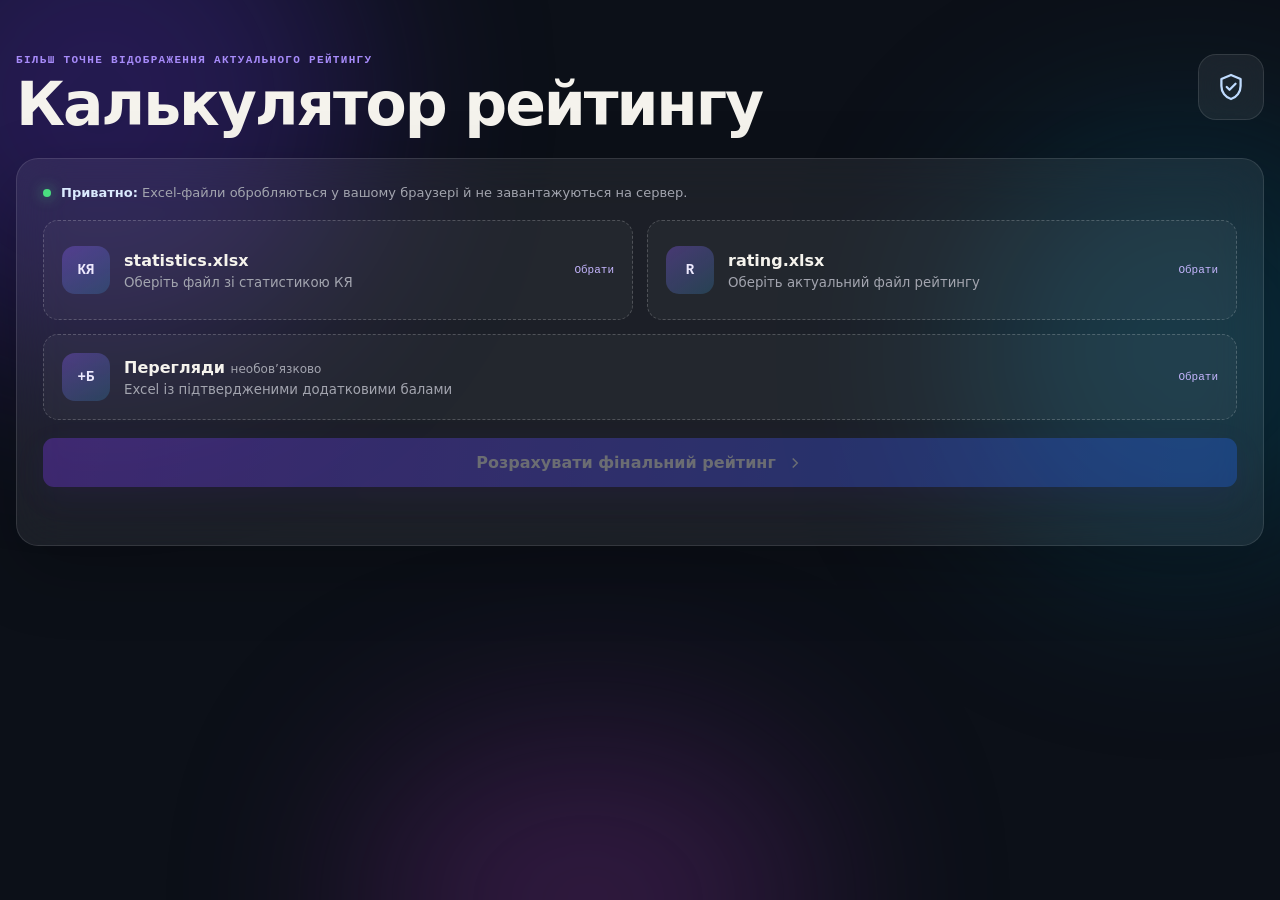
==== index.html @ 4b91f24f "Added_reviews" ====
<!doctype html>
<html lang="uk">
<head>
  <meta charset="utf-8">
  <meta http-equiv="Content-Security-Policy" content="default-src 'none'; script-src 'self'; style-src 'self'; img-src data:; font-src 'self'; connect-src 'none'; object-src 'none'; base-uri 'none'; form-action 'none'; frame-src 'none'; worker-src 'none';">
  <meta name="referrer" content="no-referrer">
  <meta name="viewport" content="width=device-width, initial-scale=1">
  <meta name="description" content="Локальний розрахунок фінального рейтингу за Excel-файлами.">
  <title>Quality Rating</title>
  <link rel="icon" href="data:,">
  <link rel="stylesheet" href="styles.css">
</head>
<body>
  <div class="aurora" aria-hidden="true">
    <span class="blob blob-a"></span>
    <span class="blob blob-b"></span>
    <span class="blob blob-c"></span>
  </div>

  <main class="shell">
    <header class="topbar">
      <div>
        <p class="eyebrow">Більш точне відображення актуального рейтингу</p>
        <h1>Калькулятор рейтингу</h1>
      </div>
      <div class="shield" aria-label="Файли обробляються локально">
        <svg viewBox="0 0 24 24" aria-hidden="true"><path d="M12 3 4.8 6v5.2c0 4.5 2.9 8.5 7.2 9.8 4.3-1.3 7.2-5.3 7.2-9.8V6L12 3Z"/><path d="m8.8 12 2.1 2.1 4.5-4.5"/></svg>
      </div>
    </header>

    <section class="panel input-panel">
      <div class="privacy-note">
        <span class="privacy-dot"></span>
        <span><strong>Приватно:</strong> Excel-файли обробляються у вашому браузері й не завантажуються на сервер.</span>
      </div>

      <div class="upload-grid">
        <label class="upload-card" id="qualityCard">
          <input id="qualityFile" type="file" accept=".xlsx" class="file-input">
          <span class="upload-icon">КЯ</span>
          <span class="upload-copy">
            <strong>statistics.xlsx</strong>
            <small id="qualityName">Оберіть файл зі статистикою КЯ</small>
          </span>
          <span class="upload-state" id="qualityState">Обрати</span>
        </label>

        <label class="upload-card" id="ratingCard">
          <input id="ratingFile" type="file" accept=".xlsx" class="file-input">
          <span class="upload-icon">R</span>
          <span class="upload-copy">
            <strong>rating.xlsx</strong>
            <small id="ratingName">Оберіть актуальний файл рейтингу</small>
          </span>
          <span class="upload-state" id="ratingState">Обрати</span>
        </label>
      </div>

      <div class="optional-upload">
        <label class="upload-card" id="reviewsCard">
          <input id="reviewsFile" type="file" accept=".xlsx" class="file-input">
          <span class="upload-icon">+Б</span>
          <span class="upload-copy">
            <strong>Перегляди <span class="optional-label">необов’язково</span></strong>
            <small id="reviewsName">Excel із підтвердженими додатковими балами</small>
          </span>
          <span class="upload-state" id="reviewsState">Обрати</span>
        </label>
        <button class="secondary-button" id="removeReviews" type="button" hidden>Прибрати перегляди</button>
      </div>

      <div class="sheet-row" id="sheetRow" hidden>
        <label for="sheetSelect">Лист фінального рейтингу</label>
        <select id="sheetSelect"></select>
      </div>

      <div class="sheet-row" id="reviewOptions" hidden>
        <label for="reviewPeriod">Місяць і рік переглядів — за датою замовлення</label>
        <input id="reviewPeriod" type="month" required>
        <p class="input-hint">Лише підтверджені записи («да» / «так») з числовими балами. Суми за місяць замінять колонку «перегляд»; без третього файлу залишаться значення з рейтингу. Місяць визначається з формул обраного листа — перевірте його.</p>
      </div>

      <section class="missing-box" id="reviewMapping" hidden>
        <strong>Потрібне зіставлення ПІБ переглядів</strong>
        <p>Без вибору працівника ці ПІБ не враховуються. Якщо це та сама людина, оберіть її нижче та натисніть «Розрахувати». Вибір діє лише для поточних файлів і місяця.</p>
        <div id="reviewMappingList"></div>
      </section>

      <button class="primary-button" id="calculateButton" type="button" disabled>
        <span>Розрахувати фінальний рейтинг</span>
        <svg viewBox="0 0 24 24" aria-hidden="true"><path d="m9 18 6-6-6-6"/></svg>
      </button>
      <p class="progress" id="progress" aria-live="polite"></p>
    </section>

    <section class="results" id="results" hidden>
      <div class="summary-grid">
        <article class="summary-card"><span>Працівників</span><strong id="totalCount">0</strong></article>
        <article class="summary-card"><span>Знайдено КЯ</span><strong id="foundCount">0</strong></article>
        <article class="summary-card warning"><span>Без КЯ</span><strong id="missingCount">0</strong></article>
        <article class="summary-card"><span>Лист</span><strong class="sheet-summary" id="sheetSummary">—</strong></article>
      </div>

      <div class="panel rating-panel">
        <div class="results-head">
          <div>
            <p class="eyebrow">Результат</p>
            <h2>Фінальний рейтинг</h2>
          </div>
          <div class="actions">
            <button class="secondary-button" id="downloadScores" type="button">TXT для вставки</button>
            <button class="download-button" id="downloadExcel" type="button">Завантажити Excel</button>
          </div>
        </div>

        <div class="zone-legend" aria-label="Кольорові зони">
          <span class="zone-pill green">10%</span>
          <span class="zone-pill light-green">20%</span>
          <span class="zone-pill yellow">40%</span>
          <span class="zone-pill pink">20%</span>
          <span class="zone-pill red">10%</span>
        </div>

        <div class="missing-box" id="missingBox" hidden>
          <strong>Потрібна увага</strong>
          <p id="missingText"></p>
        </div>

        <p class="input-hint" id="reviewSummary" aria-live="polite"></p>
        <details class="review-details" id="reviewDetails" hidden>
          <summary>Зміни переглядів і записи, що потребують уваги</summary>
          <pre id="reviewAudit"></pre>
        </details>
        <p class="input-hint">Усі колонки вихідної таблиці збережено. КК — оцінка КЯ зі статистики. На вузькому екрані гортайте таблицю вправо; ПІБ і заголовки закріплено.</p>

        <div class="table-wrap" tabindex="0" role="region" aria-label="Повна таблиця рейтингу, горизонтальна прокрутка">
          <table id="ratingTable">
            <thead>
              <tr id="ratingHead"></tr>
            </thead>
            <tbody id="ratingBody"></tbody>
          </table>
        </div>
      </div>
    </section>

  </main>

  <div class="toast" id="toast" role="status"></div>

  <script src="exceljs-4.4.0.min.js"></script>
  <script src="rating-core.js"></script>
  <script src="app.js"></script>
</body>
</html>
---- styles.css ----
:root {
  --bg: #0c1018;
  --panel: rgba(255, 255, 255, 0.065);
  --panel-border: rgba(255, 255, 255, 0.11);
  --text: #f5f3ed;
  --muted: #a3a5af;
  --muted-2: #696d78;
  --accent: #8b5cf6;
  --accent-2: #38bdf8;
  --green: #70ad47;
  --light-green: #c6e0b4;
  --yellow: #ffd966;
  --pink: #f4cccc;
  --red: #e06666;
  --sans: "Segoe UI", system-ui, sans-serif;
  --mono: Consolas, "Liberation Mono", monospace;
}

* { box-sizing: border-box; }

body {
  min-height: 100vh;
  margin: 0;
  background: var(--bg);
  color: var(--text);
  font-family: var(--sans);
  overflow-x: hidden;
}

button, select, input { font: inherit; }
button { -webkit-tap-highlight-color: transparent; }

.aurora {
  position: fixed;
  inset: 0;
  overflow: hidden;
  pointer-events: none;
  z-index: 0;
}

.blob {
  position: absolute;
  border-radius: 999px;
  filter: blur(100px);
  opacity: 0.34;
  animation: drift 22s ease-in-out infinite;
}

.blob-a { width: 520px; height: 520px; background: #5530bf; left: -160px; top: -160px; }
.blob-b { width: 430px; height: 430px; background: #036987; right: -120px; top: 15%; animation-delay: -7s; }
.blob-c { width: 460px; height: 320px; background: #7c2d92; left: 28%; bottom: -160px; animation-delay: -13s; }

@keyframes drift {
  0%, 100% { transform: translate3d(0, 0, 0) scale(1); }
  50% { transform: translate3d(35px, -25px, 0) scale(1.08); }
}

.shell {
  position: relative;
  z-index: 1;
  width: min(1680px, calc(100% - 32px));
  margin: 0 auto;
  padding: 54px 0 32px;
}

.topbar {
  display: flex;
  align-items: flex-start;
  justify-content: space-between;
  gap: 28px;
  margin-bottom: 24px;
}

.eyebrow {
  margin: 0 0 8px;
  color: #a78bfa;
  font-family: var(--mono);
  font-size: 11px;
  font-weight: 600;
  letter-spacing: .12em;
  text-transform: uppercase;
}

h1, h2 { margin: 0; letter-spacing: -.035em; }
h1 { font-size: clamp(34px, 6vw, 60px); line-height: 1; }
h2 { font-size: 28px; }

.subtitle {
  max-width: 620px;
  margin: 14px 0 0;
  color: var(--muted);
  font-size: 17px;
  line-height: 1.55;
}

.shield {
  display: grid;
  flex: 0 0 auto;
  width: 66px;
  height: 66px;
  place-items: center;
  border: 1px solid var(--panel-border);
  border-radius: 18px;
  background: var(--panel);
  backdrop-filter: blur(18px);
}

.shield svg { width: 32px; fill: none; stroke: #bfdbfe; stroke-linecap: round; stroke-linejoin: round; stroke-width: 1.7; }

.panel {
  border: 1px solid var(--panel-border);
  border-radius: 22px;
  background: var(--panel);
  box-shadow: 0 24px 70px rgba(0, 0, 0, .24);
  backdrop-filter: blur(24px);
}

.input-panel { padding: 26px; }

.privacy-note {
  display: flex;
  align-items: center;
  gap: 10px;
  margin-bottom: 20px;
  color: var(--muted);
  font-size: 13px;
}

.privacy-note strong { color: #dbeafe; }
.privacy-dot { width: 8px; height: 8px; border-radius: 50%; background: #4ade80; box-shadow: 0 0 14px rgba(74, 222, 128, .7); }

.upload-grid { display: grid; grid-template-columns: 1fr 1fr; gap: 14px; }

.upload-card {
  position: relative;
  display: flex;
  min-height: 100px;
  align-items: center;
  gap: 14px;
  padding: 18px;
  border: 1px dashed rgba(255, 255, 255, .2);
  border-radius: 15px;
  background: rgba(255, 255, 255, .035);
  cursor: pointer;
  transition: transform .16s ease, border-color .16s ease, background .16s ease;
}

.upload-card:hover { transform: translateY(-2px); border-color: rgba(139, 92, 246, .75); background: rgba(139, 92, 246, .07); }
.upload-card.ready { border-style: solid; border-color: rgba(74, 222, 128, .5); background: rgba(74, 222, 128, .055); }

.upload-icon {
  display: grid;
  flex: 0 0 auto;
  width: 48px;
  height: 48px;
  place-items: center;
  border-radius: 13px;
  background: linear-gradient(145deg, rgba(139, 92, 246, .35), rgba(56, 189, 248, .18));
  color: #ede9fe;
  font-family: var(--mono);
  font-size: 14px;
  font-weight: 600;
}

.upload-copy { min-width: 0; flex: 1; }
.upload-copy strong { display: block; margin-bottom: 5px; }
.upload-copy small { display: block; overflow: hidden; color: var(--muted); text-overflow: ellipsis; white-space: nowrap; }
.upload-state { color: #c4b5fd; font-family: var(--mono); font-size: 11px; }
.ready .upload-state { color: #4ade80; }

.sheet-row { margin-top: 16px; }
.sheet-row label { display: block; margin-bottom: 7px; color: var(--muted); font-size: 11px; font-weight: 600; letter-spacing: .08em; text-transform: uppercase; }

select, input[type="month"] {
  width: 100%;
  padding: 13px 14px;
  border: 1px solid rgba(255, 255, 255, .14);
  border-radius: 10px;
  outline: none;
  background: #171c27;
  color: var(--text);
}

.primary-button, .download-button, .secondary-button {
  border: 0;
  border-radius: 11px;
  color: white;
  cursor: pointer;
  font-weight: 600;
  transition: transform .15s ease, filter .15s ease, opacity .15s ease;
}

.primary-button {
  display: flex;
  width: 100%;
  align-items: center;
  justify-content: center;
  gap: 10px;
  margin-top: 18px;
  padding: 15px 18px;
  background: linear-gradient(100deg, #7c3aed, #2563eb);
  box-shadow: 0 10px 30px rgba(76, 29, 149, .3);
}

.primary-button svg { width: 18px; fill: none; stroke: currentColor; stroke-width: 2; }
.primary-button:not(:disabled):hover, .download-button:hover, .secondary-button:hover { transform: translateY(-1px); filter: brightness(1.08); }
.primary-button:disabled { cursor: not-allowed; opacity: .35; }
.primary-button.loading { cursor: wait; opacity: .75; }

.progress { min-height: 20px; margin: 12px 0 0; color: var(--muted); font-family: var(--mono); font-size: 12px; text-align: center; }
.progress.error { color: #fca5a5; }

.results { margin-top: 18px; }
.summary-grid { display: grid; grid-template-columns: repeat(4, 1fr); gap: 12px; margin-bottom: 12px; }

.summary-card {
  min-height: 108px;
  padding: 18px;
  border: 1px solid var(--panel-border);
  border-radius: 16px;
  background: rgba(255, 255, 255, .055);
  backdrop-filter: blur(18px);
}

.summary-card span { display: block; margin-bottom: 10px; color: var(--muted); font-size: 12px; }
.summary-card strong { font-family: var(--mono); font-size: 28px; }
.summary-card.warning strong { color: #fbbf24; }
.summary-card .sheet-summary { display: block; overflow: hidden; font-family: var(--sans); font-size: 14px; line-height: 1.35; text-overflow: ellipsis; }

.rating-panel { padding: 24px; }
.results-head { display: flex; align-items: center; justify-content: space-between; gap: 18px; }
.actions { display: flex; gap: 9px; }
.download-button, .secondary-button { padding: 11px 15px; }
.download-button { background: linear-gradient(100deg, #7c3aed, #2563eb); }
.secondary-button { border: 1px solid rgba(255, 255, 255, .15); background: rgba(255, 255, 255, .08); }

.zone-legend { display: grid; grid-template-columns: 1fr 2fr 4fr 2fr 1fr; gap: 5px; margin: 20px 0 14px; }
.zone-pill { padding: 6px 4px; border-radius: 6px; color: #1a1a1a; font-family: var(--mono); font-size: 11px; font-weight: 600; text-align: center; }
.green { background: var(--green); }
.light-green { background: var(--light-green); }
.yellow { background: var(--yellow); }
.pink { background: var(--pink); }
.red { background: var(--red); }

.missing-box { margin: 14px 0; padding: 14px 16px; border: 1px solid rgba(251, 191, 36, .25); border-radius: 10px; background: rgba(251, 191, 36, .07); }
.missing-box strong { color: #fbbf24; font-size: 13px; }
.missing-box p { margin: 5px 0 0; color: #d1d5db; font-size: 13px; line-height: 1.55; }

.table-wrap { max-height: 620px; overflow: auto; border: 1px solid rgba(255, 255, 255, .1); border-radius: 12px; }
table { width: 100%; border-collapse: separate; border-spacing: 0; color: #171717; font-size: 13px; }
thead { position: sticky; top: 0; z-index: 2; }
th { padding: 12px; background: #202633; color: #e5e7eb; font-size: 11px; font-weight: 600; letter-spacing: .04em; text-align: left; text-transform: uppercase; }
td { padding: 10px 12px; border-top: 1px solid rgba(0, 0, 0, .08); font-variant-numeric: tabular-nums; }
td:first-child { position: sticky; left: 0; z-index: 1; font-weight: 600; text-align: left; min-width: 170px; }
th:first-child { position: sticky; left: 0; z-index: 3; min-width: 170px; }
td:nth-child(n+2):not(:last-child) { font-family: var(--mono); text-align: right; }
th { min-width: 82px; padding: 10px 7px; text-transform: none; letter-spacing: 0; }
td { padding: 7px; white-space: nowrap; }
#ratingTable { min-width: 1430px; font-size: 12px; }
#ratingTable td:last-child { max-width: 190px; white-space: normal; }
tr.zone-unrated td { background: #d9d9d9; }
.changed-review { box-shadow: inset 0 -2px #325a8f; font-weight: 700; }
.optional-upload { margin-top: 14px; display: flex; gap: 12px; align-items: center; }
.optional-upload .upload-card { flex: 1; min-width: 0; min-height: 82px; }
.optional-label { color: var(--muted); font-size: 12px; font-weight: normal; }
.input-hint { color: #b6bac5; font-size: 13px; line-height: 1.6; }
.review-warning { color: #fcd475; }
.mapping-item { display: grid; grid-template-columns: minmax(160px, 1fr) minmax(200px, 2fr); align-items: center; gap: 12px; margin-top: 12px; font-size: 13px; }
.review-details { border: 1px solid var(--panel-border); border-radius: 10px; padding: 12px; margin: 12px 0; }
.review-details summary { cursor: pointer; font-size: 13px; color: #d4c3ff; }
.review-details pre { white-space: pre-wrap; overflow-wrap: anywhere; max-height: 250px; overflow: auto; font: 12px/1.6 var(--mono); }
.file-input { position: absolute; width: 1px; height: 1px; opacity: 0; }
.upload-card:focus-within { outline: 2px solid #a78bfa; outline-offset: 3px; }
button:focus-visible, select:focus-visible, input:focus-visible, .table-wrap:focus-visible { outline: 2px solid #a78bfa; outline-offset: 3px; }
button:disabled { cursor: wait; opacity: .5; }
[hidden] { display: none !important; }
tr.zone-green td { background: var(--green); }
tr.zone-light-green td { background: var(--light-green); }
tr.zone-yellow td { background: var(--yellow); }
tr.zone-pink td { background: var(--pink); }
tr.zone-red td { background: var(--red); }
.missing-label { color: #7f1d1d; font-weight: 700; }

footer { padding: 20px 8px 0; color: var(--muted-2); font-family: var(--mono); font-size: 11px; text-align: center; }

.toast {
  position: fixed;
  right: 20px;
  bottom: 20px;
  z-index: 10;
  max-width: min(420px, calc(100% - 40px));
  padding: 12px 16px;
  border: 1px solid rgba(255, 255, 255, .14);
  border-radius: 10px;
  background: #202633;
  box-shadow: 0 15px 45px rgba(0, 0, 0, .4);
  color: white;
  opacity: 0;
  pointer-events: none;
  transform: translateY(10px);
  transition: opacity .18s ease, transform .18s ease;
}
.toast.show { opacity: 1; transform: translateY(0); }

@media (max-width: 780px) {
  .mapping-item { grid-template-columns: 1fr; }
  .optional-upload { align-items: stretch; flex-direction: column; }
  .shell { width: min(100% - 20px, 680px); padding-top: 28px; }
  .shield { width: 54px; height: 54px; }
  .upload-grid, .summary-grid { grid-template-columns: 1fr; }
  .summary-grid { grid-template-columns: 1fr 1fr; }
  .results-head { align-items: flex-start; flex-direction: column; }
  .actions { width: 100%; }
  .actions button { flex: 1; }
  .rating-panel, .input-panel { padding: 17px; }
}

@media (max-width: 520px) {
  .topbar { gap: 12px; }
  .subtitle { font-size: 14px; }
  .summary-grid { grid-template-columns: 1fr 1fr; }
  .summary-card { min-height: 92px; padding: 14px; }
  .summary-card strong { font-size: 22px; }
  .actions { flex-direction: column; }
  .zone-legend { gap: 2px; }
  th, td { padding: 9px 8px; }
}
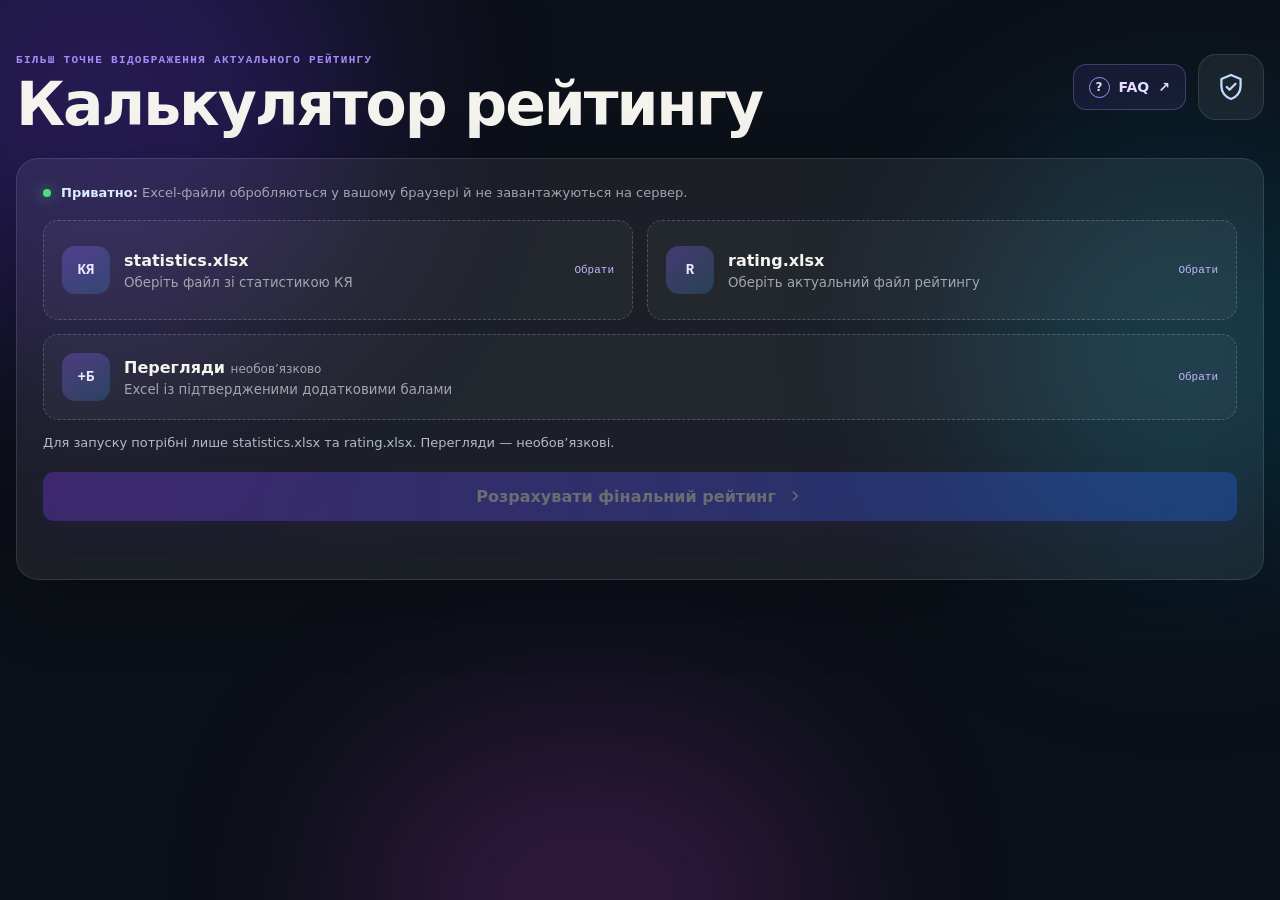
==== commit 03da0eee: "faq added" ====
--- a/index.html
+++ b/index.html
@@ -8,7 +8,7 @@
   <meta name="description" content="Локальний розрахунок фінального рейтингу за Excel-файлами.">
   <title>Quality Rating</title>
   <link rel="icon" href="data:,">
-  <link rel="stylesheet" href="styles.css">
+  <link rel="stylesheet" href="styles.css?v=20260909-faq">
 </head>
 <body>
   <div class="aurora" aria-hidden="true">
@@ -23,8 +23,14 @@
         <p class="eyebrow">Більш точне відображення актуального рейтингу</p>
         <h1>Калькулятор рейтингу</h1>
       </div>
-      <div class="shield" aria-label="Файли обробляються локально">
-        <svg viewBox="0 0 24 24" aria-hidden="true"><path d="M12 3 4.8 6v5.2c0 4.5 2.9 8.5 7.2 9.8 4.3-1.3 7.2-5.3 7.2-9.8V6L12 3Z"/><path d="m8.8 12 2.1 2.1 4.5-4.5"/></svg>
+      <div class="topbar-actions">
+        <a class="help-link" href="faq.html" target="_blank" rel="noopener noreferrer" aria-label="FAQ — відповіді на запитання (у новій вкладці)" title="Довідка відкриється в новій вкладці">
+          <span class="help-mark" aria-hidden="true">?</span>
+          FAQ <span aria-hidden="true">↗</span>
+        </a>
+        <div class="shield" aria-label="Файли обробляються локально">
+          <svg viewBox="0 0 24 24" aria-hidden="true"><path d="M12 3 4.8 6v5.2c0 4.5 2.9 8.5 7.2 9.8 4.3-1.3 7.2-5.3 7.2-9.8V6L12 3Z"/><path d="m8.8 12 2.1 2.1 4.5-4.5"/></svg>
+        </div>
       </div>
     </header>
 
@@ -76,7 +82,7 @@
 
       <div class="sheet-row" id="reviewOptions" hidden>
         <label for="reviewPeriod">Місяць і рік переглядів — за датою замовлення</label>
-        <input id="reviewPeriod" type="month" required>
+        <input id="reviewPeriod" type="month" disabled>
         <p class="input-hint">Лише підтверджені записи («да» / «так») з числовими балами. Суми за місяць замінять колонку «перегляд»; без третього файлу залишаться значення з рейтингу. Місяць визначається з формул обраного листа — перевірте його.</p>
       </div>
 
@@ -86,7 +92,8 @@
         <div id="reviewMappingList"></div>
       </section>
 
-      <button class="primary-button" id="calculateButton" type="button" disabled>
+      <p class="input-hint" id="readiness" aria-live="polite">Для запуску потрібні лише statistics.xlsx та rating.xlsx. Перегляди — необов’язкові.</p>
+      <button class="primary-button" id="calculateButton" type="button" aria-describedby="readiness" disabled>
         <span>Розрахувати фінальний рейтинг</span>
         <svg viewBox="0 0 24 24" aria-hidden="true"><path d="m9 18 6-6-6-6"/></svg>
       </button>
@@ -132,6 +139,7 @@
           <pre id="reviewAudit"></pre>
         </details>
         <p class="input-hint">Усі колонки вихідної таблиці збережено. КК — оцінка КЯ зі статистики. На вузькому екрані гортайте таблицю вправо; ПІБ і заголовки закріплено.</p>
+        <p class="input-hint">Фінал = КК в рейтингу + РЗ в рейтингу + рейтингу. РЗ і РЗ в рейтингу = 0: цей показник береться з іншого джерела. Внески КК та ефективності залишаються по 40%, без перерозподілу ваги РЗ.</p>
 
         <div class="table-wrap" tabindex="0" role="region" aria-label="Повна таблиця рейтингу, горизонтальна прокрутка">
           <table id="ratingTable">
@@ -149,7 +157,7 @@
   <div class="toast" id="toast" role="status"></div>
 
   <script src="exceljs-4.4.0.min.js"></script>
-  <script src="rating-core.js"></script>
-  <script src="app.js"></script>
+  <script src="rating-core.js?v=20260908-rz0"></script>
+  <script src="app.js?v=20260908-rz0"></script>
 </body>
 </html>
--- a/styles.css
+++ b/styles.css
@@ -134,6 +134,7 @@
 .upload-card {
   position: relative;
   display: flex;
+  min-width: 0;
   min-height: 100px;
   align-items: center;
   gap: 14px;
@@ -271,7 +272,7 @@
 .review-details pre { white-space: pre-wrap; overflow-wrap: anywhere; max-height: 250px; overflow: auto; font: 12px/1.6 var(--mono); }
 .file-input { position: absolute; width: 1px; height: 1px; opacity: 0; }
 .upload-card:focus-within { outline: 2px solid #a78bfa; outline-offset: 3px; }
-button:focus-visible, select:focus-visible, input:focus-visible, .table-wrap:focus-visible { outline: 2px solid #a78bfa; outline-offset: 3px; }
+button:focus-visible, select:focus-visible, input:focus-visible, a:focus-visible, summary:focus-visible, .table-wrap:focus-visible { outline: 2px solid #a78bfa; outline-offset: 3px; }
 button:disabled { cursor: wait; opacity: .5; }
 [hidden] { display: none !important; }
 tr.zone-green td { background: var(--green); }
@@ -302,7 +303,89 @@
 }
 .toast.show { opacity: 1; transform: translateY(0); }
 
+.topbar-actions { display: flex; flex: 0 0 auto; align-items: center; gap: 12px; }
+.help-link {
+  display: inline-flex;
+  flex: 0 0 auto;
+  align-items: center;
+  justify-content: center;
+  gap: 9px;
+  min-height: 46px;
+  padding: 10px 15px;
+  border: 1px solid rgba(167, 139, 250, .3);
+  border-radius: 13px;
+  background: rgba(139, 92, 246, .1);
+  color: #e5dcff;
+  font-size: 14px;
+  font-weight: 600;
+  text-decoration: none;
+}
+.help-link:hover { border-color: #a78bfa; background: rgba(139, 92, 246, .2); }
+.help-mark { display: grid; width: 21px; height: 21px; place-items: center; border: 1px solid #a78bfa; border-radius: 50%; font-size: 12px; }
+.visually-hidden { position: absolute; width: 1px; height: 1px; padding: 0; margin: -1px; overflow: hidden; clip-path: inset(50%); white-space: nowrap; border: 0; }
+.faq-shell { max-width: 1080px; }
+.faq-topbar h1 { font-size: clamp(32px, 4.5vw, 48px); line-height: 1.12; }
+.faq-start { padding: 28px; }
+.faq-start h2 { font-size: 24px; }
+.faq-steps { display: grid; grid-template-columns: repeat(3, minmax(0, 1fr)); gap: 26px; margin: 24px 0 0; padding: 0; list-style: none; counter-reset: step; }
+.faq-steps li { counter-increment: step; }
+.faq-steps li::before { content: "0" counter(step); display: block; margin-bottom: 12px; color: #a78bfa; font: 14px var(--mono); }
+.faq-steps strong, .faq-steps span { display: block; }
+.faq-steps strong { margin-bottom: 7px; font-size: 15px; }
+.faq-steps span { color: #b6bac5; font-size: 14px; line-height: 1.6; }
+.faq-nav { display: flex; flex-wrap: wrap; gap: 8px; margin: 24px 0 36px; }
+.faq-nav a { padding: 10px 14px; border: 1px solid var(--panel-border); border-radius: 999px; color: #c8cad3; font-size: 13px; text-decoration: none; }
+.faq-nav a:hover { border-color: #a78bfa; color: white; background: rgba(139, 92, 246, .12); }
+.faq-section { margin-top: 32px; scroll-margin-top: 24px; }
+.faq-section > h2 { display: flex; align-items: center; gap: 12px; margin: 0 0 16px; font-size: 23px; }
+.faq-section > h2 > span { color: #a78bfa; font: 13px var(--mono); letter-spacing: .06em; }
+.faq-group { border-radius: 18px; }
+.faq-item + .faq-item { border-top: 1px solid var(--panel-border); }
+.faq-item summary { display: flex; align-items: center; justify-content: space-between; gap: 20px; padding: 21px 24px; border-radius: 12px; color: #eeeaf6; font-size: 16px; font-weight: 600; line-height: 1.5; list-style: none; cursor: pointer; }
+.faq-item summary::-webkit-details-marker { display: none; }
+.faq-item summary::after { content: "+"; flex: 0 0 auto; width: 24px; color: #b8a1ff; font: 24px var(--mono); text-align: center; }
+.faq-item[open] > summary::after { content: "−"; }
+.faq-item summary:hover { color: #d4c3ff; background: rgba(139, 92, 246, .06); }
+.faq-item summary:focus-visible { outline-offset: -4px; }
+.faq-answer { padding: 0 24px 23px; color: #bfc2ce; font-size: 15px; line-height: 1.75; overflow-wrap: anywhere; }
+.faq-answer p { margin: 0 0 12px; }
+.faq-answer > :last-child { margin-bottom: 0; }
+.faq-answer strong { color: #edeaf5; font-weight: 600; }
+.faq-answer a, .faq-footer a { color: #c4b5fd; text-underline-offset: 4px; }
+.faq-answer a:hover, .faq-footer a:hover { color: white; }
+.faq-answer code { padding: 2px 5px; border-radius: 5px; background: rgba(255, 255, 255, .06); color: #ddd4f7; font-family: var(--mono); font-size: .9em; }
+.faq-answer ul, .faq-answer ol { margin: 0 0 12px; padding-left: 24px; }
+.faq-specs { margin: 0 0 20px; }
+.faq-specs > div { display: grid; grid-template-columns: 230px minmax(0, 1fr); gap: 18px; padding: 15px 0; }
+.faq-specs > div + div { border-top: 1px solid var(--panel-border); }
+.faq-specs dt { color: #f0edf7; font-weight: 600; }
+.faq-specs dd { margin: 0; }
+.faq-specs dd > :last-child { margin-bottom: 0; }
+.faq-badge { display: block; width: fit-content; margin-top: 7px; padding: 2px 9px; border: 1px solid rgba(167, 139, 250, .25); border-radius: 6px; background: rgba(139, 92, 246, .1); color: #c4b5fd; font-size: 11px; font-weight: 500; }
+.faq-badge.optional { border-color: rgba(56, 189, 248, .2); background: rgba(56, 189, 248, .07); color: #93d9f9; }
+.faq-callout { padding: 14px 17px; border-left: 3px solid #a78bfa; border-radius: 0 10px 10px 0; background: rgba(139, 92, 246, .08); }
+.faq-formula { padding: 16px 18px; border: 1px solid rgba(167, 139, 250, .25); border-radius: 10px; background: rgba(139, 92, 246, .09); color: #e0d4ff; font-weight: 600; }
+.faq-footer { display: flex; align-items: flex-start; justify-content: space-between; gap: 24px; padding: 28px 4px 10px; color: #a3a5af; font: 13px/1.7 var(--sans); text-align: left; }
+.faq-footer p { max-width: 660px; margin: 0; }
+.faq-footer a { flex: 0 0 auto; }
+
 @media (max-width: 780px) {
+  .topbar-actions { flex-direction: column; align-items: flex-end; gap: 10px; }
+  .topbar-actions .shield { display: none; }
+  .faq-topbar { flex-direction: column-reverse; gap: 22px; }
+  .faq-topbar > .help-link { align-self: flex-end; }
+  .faq-steps { grid-template-columns: 1fr; gap: 20px; }
+  .faq-steps li { position: relative; padding-left: 36px; }
+  .faq-steps li::before { position: absolute; left: 0; top: 2px; }
+  .faq-start { padding: 22px; }
+  .faq-specs > div { grid-template-columns: 1fr; gap: 8px; }
+  .faq-specs dt { display: flex; flex-wrap: wrap; align-items: center; gap: 9px; }
+  .faq-badge { display: inline-block; margin-top: 0; }
+  .faq-item summary { padding: 18px; font-size: 15px; }
+  .faq-answer { padding: 0 18px 20px; font-size: 14px; }
+  .faq-nav { margin-bottom: 28px; }
+  .faq-section > h2 { font-size: 21px; }
+  .faq-footer { flex-direction: column; gap: 14px; }
   .mapping-item { grid-template-columns: 1fr; }
   .optional-upload { align-items: stretch; flex-direction: column; }
   .shell { width: min(100% - 20px, 680px); padding-top: 28px; }
@@ -317,6 +400,8 @@
 
 @media (max-width: 520px) {
   .topbar { gap: 12px; }
+  .topbar:not(.faq-topbar) { flex-direction: column-reverse; gap: 16px; }
+  .topbar-actions { align-self: flex-end; }
   .subtitle { font-size: 14px; }
   .summary-grid { grid-template-columns: 1fr 1fr; }
   .summary-card { min-height: 92px; padding: 14px; }
@@ -325,3 +410,7 @@
   .zone-legend { gap: 2px; }
   th, td { padding: 9px 8px; }
 }
+
+@media (prefers-reduced-motion: reduce) {
+  .blob { animation: none; }
+}
